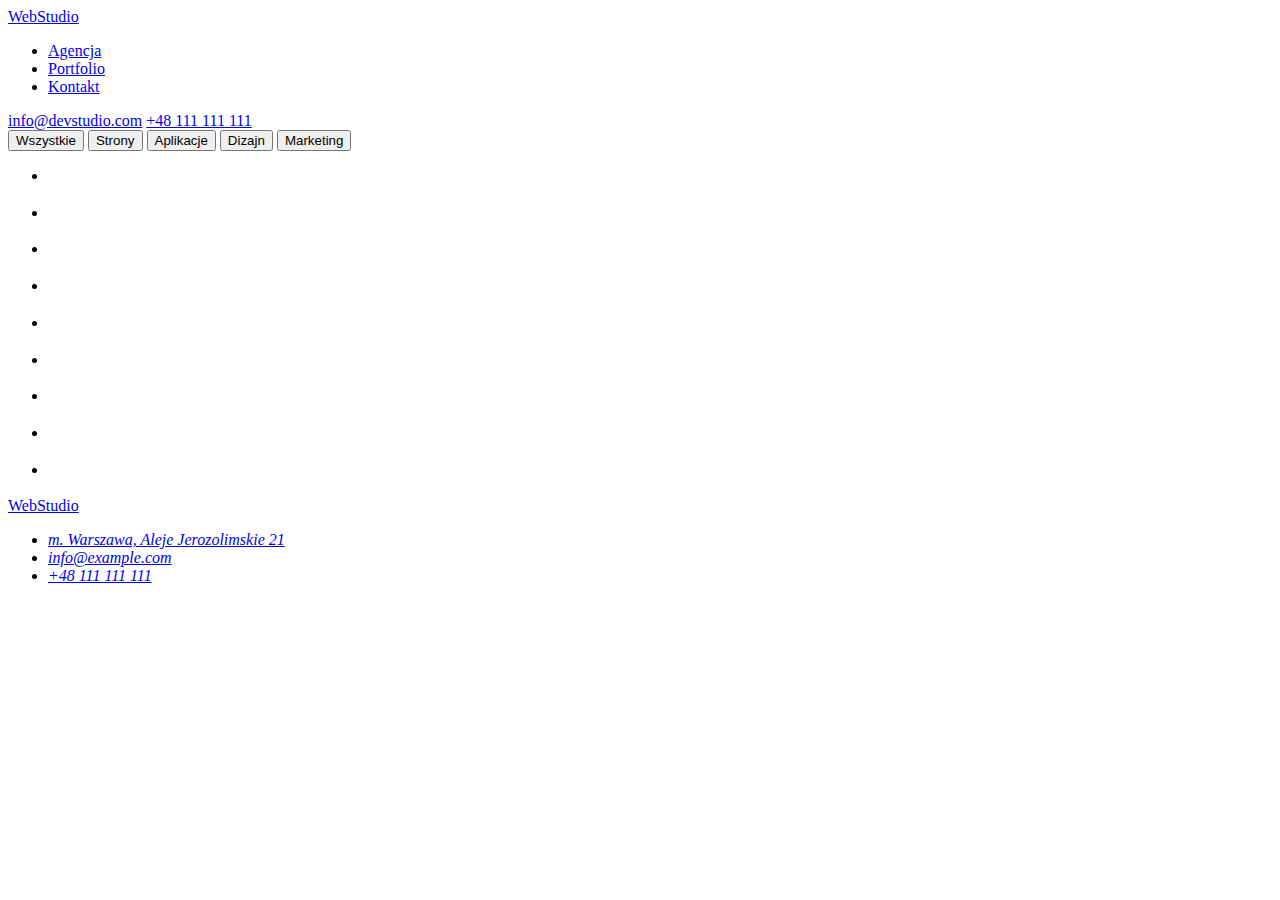
==== portfolio.html @ 603941bf "first draft hw2" ====
<!DOCTYPE html>
<html lang="pl">
<head>
    <meta charset="UTF-8">
    <meta http-equiv="X-UA-Compatible" content="IE=edge">
    <meta name="viewport" content="width=device-width, initial-scale=1.0">
    <title>Portfolio</title>
</head>
<body>
    <header>
     <a href="#">
            <span>Web</span>Studio
     </a>
        <nav>
            <ul>
                <li><a href="./index.html">Agencja</a></li>
                <li><a href="./portfolio.html">Portfolio</a></li>
                <li><a href="#">Kontakt</a></li>
            </ul>
        </nav>
        <a href="mailto:info@devstudio.com">info@devstudio.com</a> 
        <a href="tel:0048111111111">+48 111 111 111</a>
    </header>
    <body>
        <nav>
            <button type="button">Wszystkie</button>
            <button type="button">Strony</button>
            <button type="button">Aplikacje</button>
            <button type="button">Dizajn</button>
            <button type="button">Marketing</button>
        </nav>
        <section>
            <ul>
                <li>
                    <img src="" alt="">
                    <h3>
                        <p>

                        </p>
                    </h3>
                </li>
                <li>
                    <img src="" alt="">
                    <h3></h3>
                    <p></p>
                </li>
                <li>
                    <img src="" alt="">
                    <h3></h3>
                    <p></p>
                </li>
                <li>
                    <img src="" alt="">
                    <h3></h3>
                    <p></p>
                </li>
                <li>
                    <img src="" alt="">
                    <h3></h3>
                    <p></p>
                </li>
                <li>
                    <img src="" alt="">
                    <h3></h3>
                    <p></p>
                </li>
                <li>
                    <img src="" alt="">
                    <h3></h3>
                    <p></p>
                </li>
                <li>
                    <img src="" alt="">
                    <h3></h3>
                    <p></p>
                </li>
                <li>
                    <img src="" alt="">
                    <h3></h3>
                    <p></p>
                </li>

            </ul>
        </section>
    </body>
    <footer>
      <a href="#">
            <span>Web</span>Studio
     </a>
        <address>
            <ul>
                <li><a href="https://goo.gl/maps/AWv5r6P5fiDtamwy7" target="_blank">m. Warszawa, Aleje Jerozolimskie 21</a></li>
                <li><a href="mailto:info@example.com">info@example.com</a></li>
                <li><a href="+48111111111">+48 111 111 111</a></li>
            </ul>
        </address>
    </footer>    
</body>
</html>
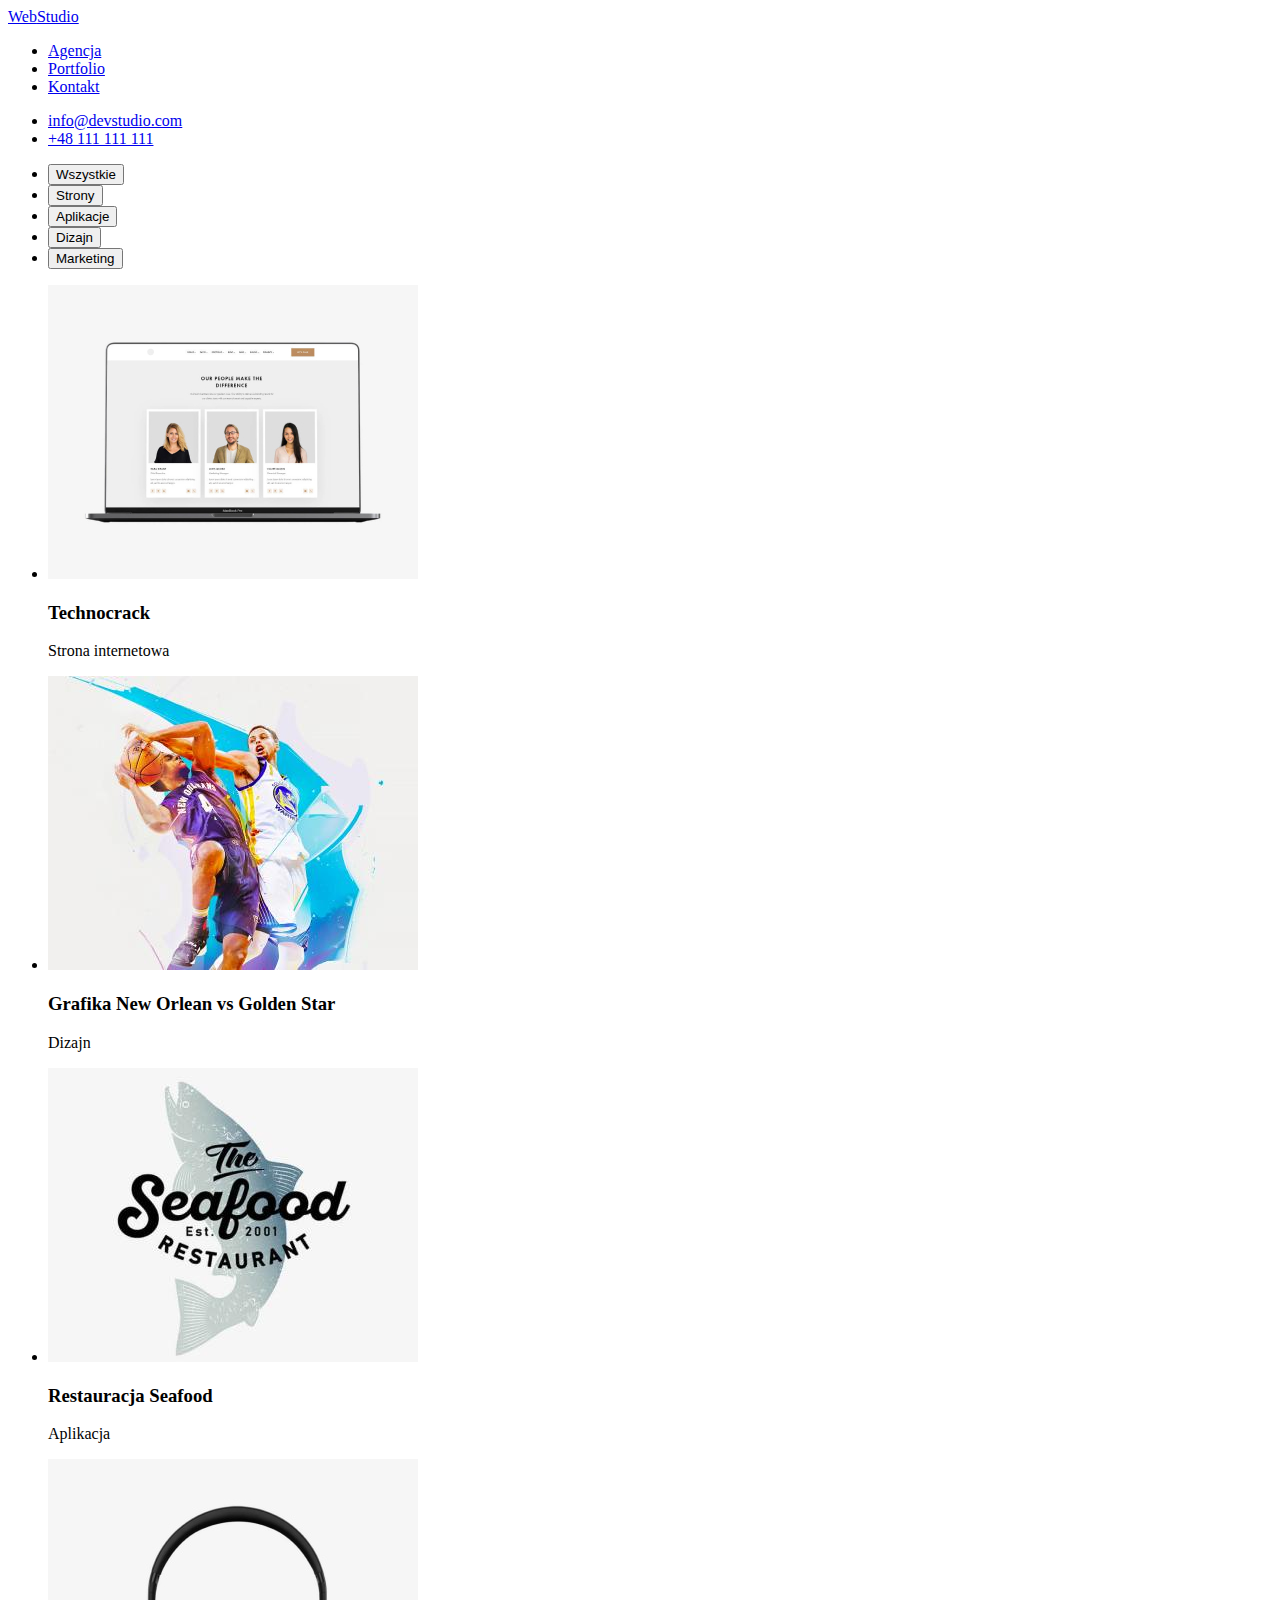
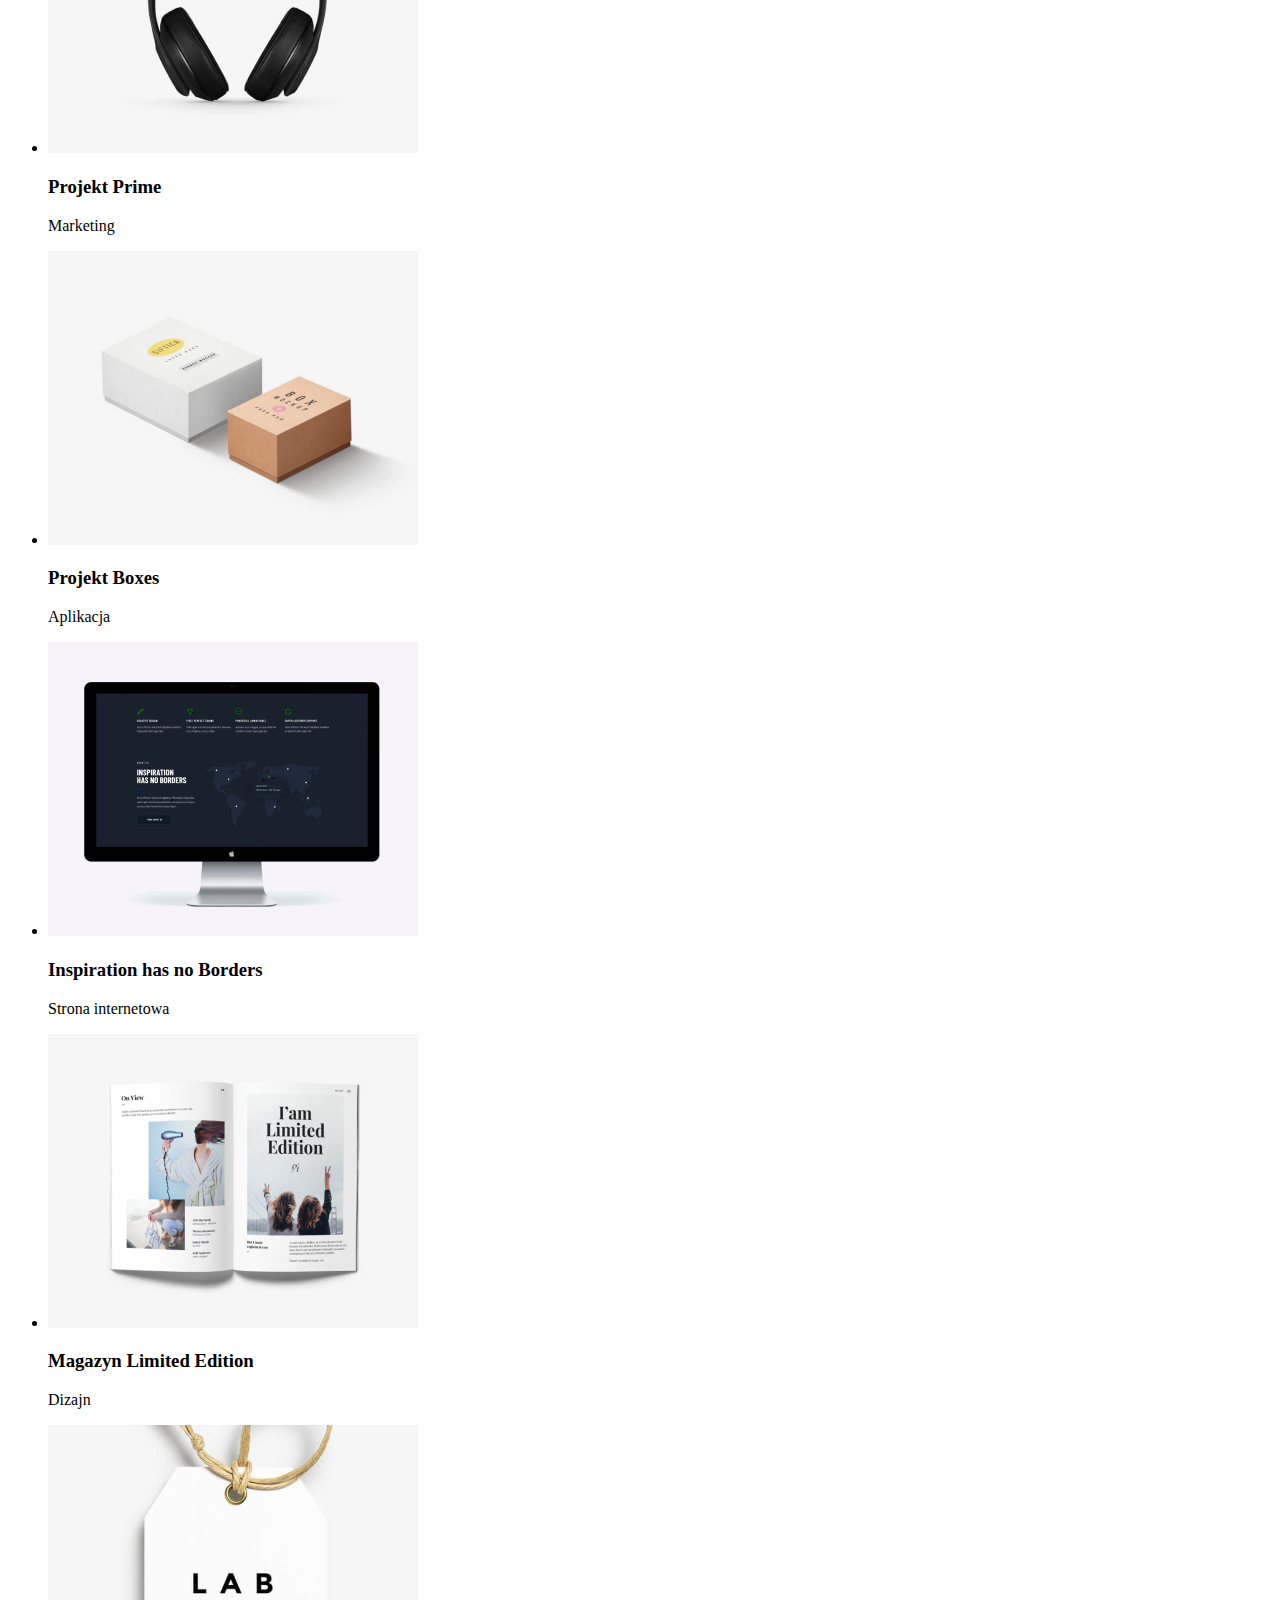
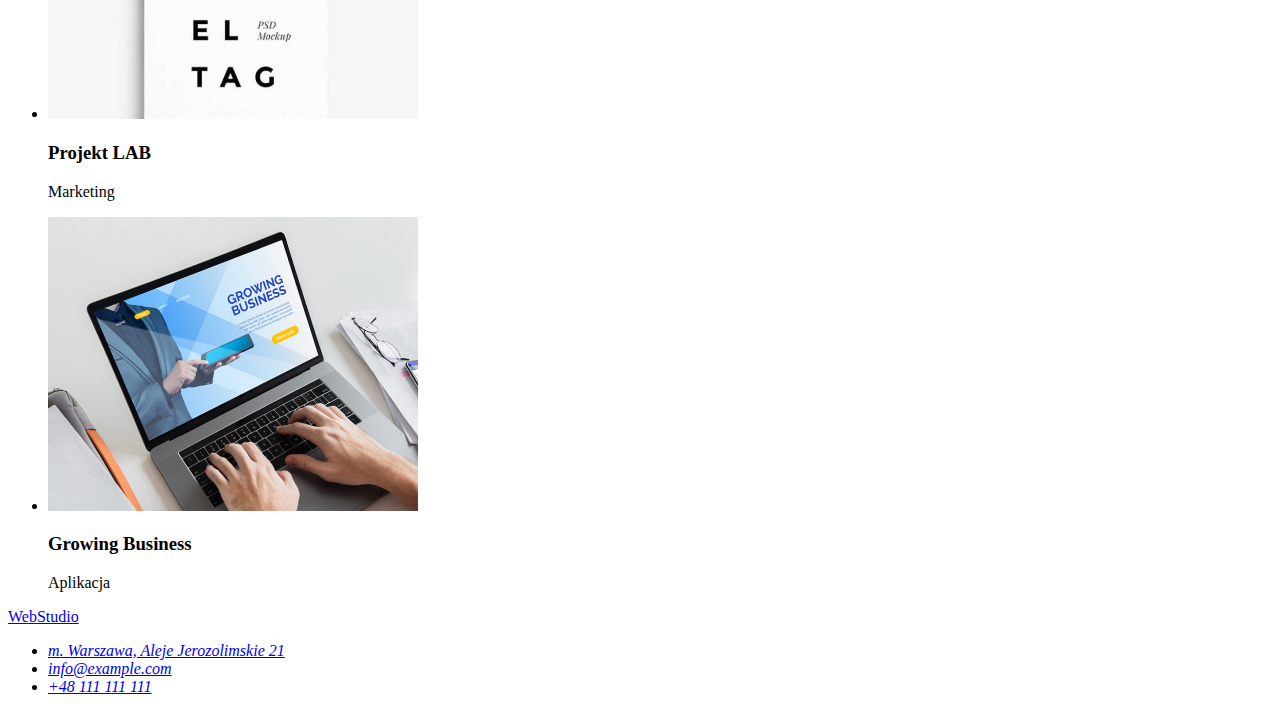
==== commit 00cc5daf: "adding css classes" ====
--- a/portfolio.html
+++ b/portfolio.html
@@ -1,99 +1,158 @@
 <!DOCTYPE html>
 <html lang="pl">
+
 <head>
     <meta charset="UTF-8">
     <meta http-equiv="X-UA-Compatible" content="IE=edge">
     <meta name="viewport" content="width=device-width, initial-scale=1.0">
-    <title>Portfolio</title>
+    <title>WebStudioPortfolio</title>
+    <link rel="preconnect" href="https://fonts.googleapis.com" />
+    <link rel="preconnect" href="https://fonts.gstatic.com" crossorigin />
+    <link rel="stylesheet"
+        href="https://fonts.googleapis.com/css2?family=Raleway:wght@700&family=Roboto:wght@400;500;700;900&display=swap" />
+    <link rel="stylesheet" href="css/styles.css" />
 </head>
+
 <body>
-    <header>
-     <a href="#">
-            <span>Web</span>Studio
-     </a>
-        <nav>
-            <ul>
-                <li><a href="./index.html">Agencja</a></li>
-                <li><a href="./portfolio.html">Portfolio</a></li>
-                <li><a href="#">Kontakt</a></li>
+    <header class="header">
+        <a class="logo" href="./index.html">
+            <span class="logo--prim">Web</span><span class="logo--sec">Studio</span>
+        </a>
+        <nav class="nav">
+            <ul class="nav__list">
+                <li class="nav__item"><a class="nav__link" link--hover href="./index.html">Agencja</a></li>
+                <li class="nav__item"><a class="nav__link" link--hover href="./portfolio.html">Portfolio</a></li>
+                <li class="nav__item"><a class="nav__link" link--hover href="#">Kontakt</a></li>
             </ul>
         </nav>
-        <a href="mailto:info@devstudio.com">info@devstudio.com</a> 
-        <a href="tel:0048111111111">+48 111 111 111</a>
+        <ul class="contact__list">
+            <li class="contact__item"> <a class="contact__link contact--email link--hover"
+                    href="mailto:info@devstudio.com">info@devstudio.com</a> </li>
+            <li class="contact__item"> <a class="contact__link contact--email link--hover" href="tel:0048111111111">+48 111 111 111</a> </li>
+        </ul>
     </header>
+
     <body>
-        <nav>
-            <button type="button">Wszystkie</button>
-            <button type="button">Strony</button>
-            <button type="button">Aplikacje</button>
-            <button type="button">Dizajn</button>
-            <button type="button">Marketing</button>
-        </nav>
-        <section>
-            <ul>
-                <li>
-                    <img src="" alt="">
-                    <h3>
-                        <p>
+        <!-- <div class="menu">
+        <ul class="menu__list">
+            <li class="menu__item">
+                <button class="menu__button button__text--secondary button--all hover" type="button">
+                    Wszystkie
+                </button>
+            </li>
+            <li class="menu__item">
+                <button class="menu__button button__text--secondary button--pages hover" type="button">
+                    Strony
+                </button>
+            </li>
+            <li class="menu__item">
+                <button class="menu__button button__text--secondary button--apps hover" type="button">
+                    Aplikacje
+                </button>
+            </li>
+            <li class="menu__item">
+                <button class="menu__button button__text--secondary button--design hover" type="button">
+                    Dizajn
+                </button>
+            </li>
+            <li class="menu__item">
+                <button class="menu__button button__text--secondary button--marketing hover" type="button"> -->
+        <!-- Marketing
+                </button>
+            </li>
+        </ul> -->
+        <!-- </div> -->
 
-                        </p>
-                    </h3>
+        <div class="filters">
+            <ul class="filters__list">
+                <li class="filters__item "><button class="filters__button button__text--secondary hover button--all"
+                        type="button">Wszystkie</button></li>
+                <li class="filters__item "><button class="filters__button button__text--secondary hover button--pages"
+                        type="button">Strony</button></li>
+                <li class="filters__item "><button class="filters__button button__text--secondary hover button--apps"
+                        type="button">Aplikacje</button></li>
+                <li class="filters__item "><button class="filters__button button__text--secondary hover button--design"
+                        type="button">Dizajn</button></li>
+                <li class="filters__item "><button
+                        class="filters__button button__text--secondary hover button--marketing"
+                        type="button">Marketing</button></li>
+            </ul>
+        </div>
+        <section class="cards">
+            <ul class="cards__list">
+                <li class="card__item">
+                    <img class="card__img" src="./images/pf_technocrack.jpg"
+                        alt="three smiling faces on laptop web page" width="370" height="294">
+                    <h3 class="card__title">Technocrack</h3>
+                    <p class="card__caption">Strona internetowa</p>
                 </li>
-                <li>
-                    <img src="" alt="">
-                    <h3></h3>
-                    <p></p>
+                <li class="card__item">
+                    <img class="card__img" src="./images/pf_new_orlean.jpg" alt="two men playing basketball" width="370"
+                        height="294">
+                    <h3 class="card__title">Grafika New Orlean vs Golden Star</h3>
+                    <p class="card__caption">Dizajn</p>
                 </li>
-                <li>
-                    <img src="" alt="">
-                    <h3></h3>
-                    <p></p>
+                <li class="card__item">
+                    <img class="card__img" src="./images/pf_seafood.jpg" alt="seafood restaurant logo" width="370"
+                        height="294">
+                    <h3 class="card__title">Restauracja Seafood</h3>
+                    <p class="card__caption">Aplikacja</p>
                 </li>
-                <li>
-                    <img src="" alt="">
-                    <h3></h3>
-                    <p></p>
+                <li class="card__item">
+                    <img class="card__img" src="./images/pf_prime.jpg" alt="headphones" width="370" height="294">
+                    <h3 class="card__title">Projekt Prime</h3>
+                    <p class="card__caption">Marketing</p>
                 </li>
-                <li>
-                    <img src="" alt="">
-                    <h3></h3>
-                    <p></p>
+                <li class="card__item">
+                    <img class="card__img" src="./images/pf_boxes.jpg" alt="two boxes" width="370" height="294">
+                    <h3 class="card__title">Projekt Boxes</h3>
+                    <p class="card__caption">Aplikacja</p>
                 </li>
-                <li>
-                    <img src="" alt="">
-                    <h3></h3>
-                    <p></p>
+                <li class="card__item">
+                    <img class="card__img" src="./images/pf_inspiration.jpg"
+                        alt="apple monitor with maps displayed at it" width="370" height="294">
+                    <h3 class="card__title">Inspiration has no Borders</h3>
+                    <p class="card__caption">Strona internetowa</p>
                 </li>
-                <li>
-                    <img src="" alt="">
-                    <h3></h3>
-                    <p></p>
+                <li class="card__item">
+                    <img class="card__img" src="./images/pf_magazyn.jpg" alt="journal page with limited edition banner"
+                        width="370" height="294">
+                    <h3 class="card__title">Magazyn Limited Edition</h3>
+                    <p class="card__caption">Dizajn</p>
                 </li>
-                <li>
-                    <img src="" alt="">
-                    <h3></h3>
-                    <p></p>
+                <li class="card__item">
+                    <img class="card__img" src="./images/pf_lab.jpg" alt="label tag" width="370" height="294">
+                    <h3 class="card__title">Projekt LAB</h3>
+                    <p class="card__caption">Marketing</p>
                 </li>
-                <li>
-                    <img src="" alt="">
-                    <h3></h3>
-                    <p></p>
+                <li class="card__item">
+                    <img class="card__img" src="./images/pf_growing.jpg"
+                        alt="laptop screen with 'growing business' header" width="370" height="294">
+                    <h3 class="card__title">Growing Business</h3>
+                    <p class="card__caption">Aplikacja</p>
                 </li>
-
             </ul>
         </section>
     </body>
-    <footer>
-      <a href="#">
-            <span>Web</span>Studio
-     </a>
-        <address>
-            <ul>
-                <li><a href="https://goo.gl/maps/AWv5r6P5fiDtamwy7" target="_blank">m. Warszawa, Aleje Jerozolimskie 21</a></li>
-                <li><a href="mailto:info@example.com">info@example.com</a></li>
-                <li><a href="+48111111111">+48 111 111 111</a></li>
+    <footer class="footer">
+        <a class="logo" href="./index.html">
+            <span class="logo--primary">Web</span><span class="logo--secondary">Studio</span>
+        </a>
+        <address class="address">
+            <ul class="adress__list">
+                <li class="address__item">
+                    <a class="address__street link--hover" href="https://goo.gl/maps/AWv5r6P5fiDtamwy7"
+                        target="_blank">m. Warszawa, Aleje Jerozolimskie 21</a>
+                </li>
+                <li class="address__item">
+                    <a class="address__link link--hover" href="mailto:info@example.com">info@example.com</a>
+                </li>
+                <li class="address__item">
+                    <a class="address__link link--hover" href="+48111111111">+48 111 111 111</a>
+                </li>
             </ul>
         </address>
-    </footer>    
+    </footer>
 </body>
+
 </html>--- a/css/styles.css
+++ b/css/styles.css
@@ -0,0 +1,46 @@
+*
+ {
+  box-sizing: border-box;
+}
+
+/* setting up variables */
+:root {
+  /* FONTS */
+  --ff: Roboto, sans-serif;
+  --ff-logo: Raleway, sans-serif;
+  --fs: 16px;
+
+  /* FONT COLORS */
+  --font-color-prim: #212121; /* 4: nav in header; h2 i h3, filters' buttons */
+  --font-color-sec: #757575; /* 4: contact mail&phone; p; */
+  --font-color-hover: #2196f3; /* 4: hover and logo "web" part*/
+  --font-color-white: #fff; /* 4: h1, button in h1, street, logo part header, portfolio-button:hover */
+  --font-color-black: #000; /* 4: logo-part footer,  */
+  --font-color-contact-footer: rgba(255, 255, 255, 0.6); /* 4: footer mail & phone */
+ 
+  /* BACKGROUND */
+  --bgcolor: #fff; /* main */
+  --bgcolor-dark: #2f303a; /* 4: banner & footer */
+  --bgcolor-fade: #f5f4fa; /* 4 "our team" section */
+  
+  /* BUTTONS BACKGROUND */
+  --bgcolor-button-prim: #2196f3;
+  --bgcolor-button-prim-hover: #1076c9; 
+  --bgcolor-button-sec: #f5f4fa;
+  --bgcolor-button-sec-hover: #2196f3;
+
+  /* BORDERS */
+  --border-header: 1px solid #ececec;
+  --border-porfolio-items: 1px solid #eeeeee;
+  --border-header: 1px solid #ececec;
+
+  /* || SHADOWS */
+  --shadow-team: 0px 2px 1px 0px rgba(0, 0, 0, 0.2),
+    0px 1px 1px 0px rgba(0, 0, 0, 0.14), 0px 1px 3px 0px rgba(0, 0, 0, 0.12);
+
+  /* | SHADOW BUTTONS */
+  --shadow-button-primary: 0px 4px 4px 0px #00000026;
+
+  --shadow-button-menu-hover: 0px 2px 2px 0px #0000001f,
+    0px 1px 2px 0px #00000014, 0px 3px 1px 0px #0000001a;
+}
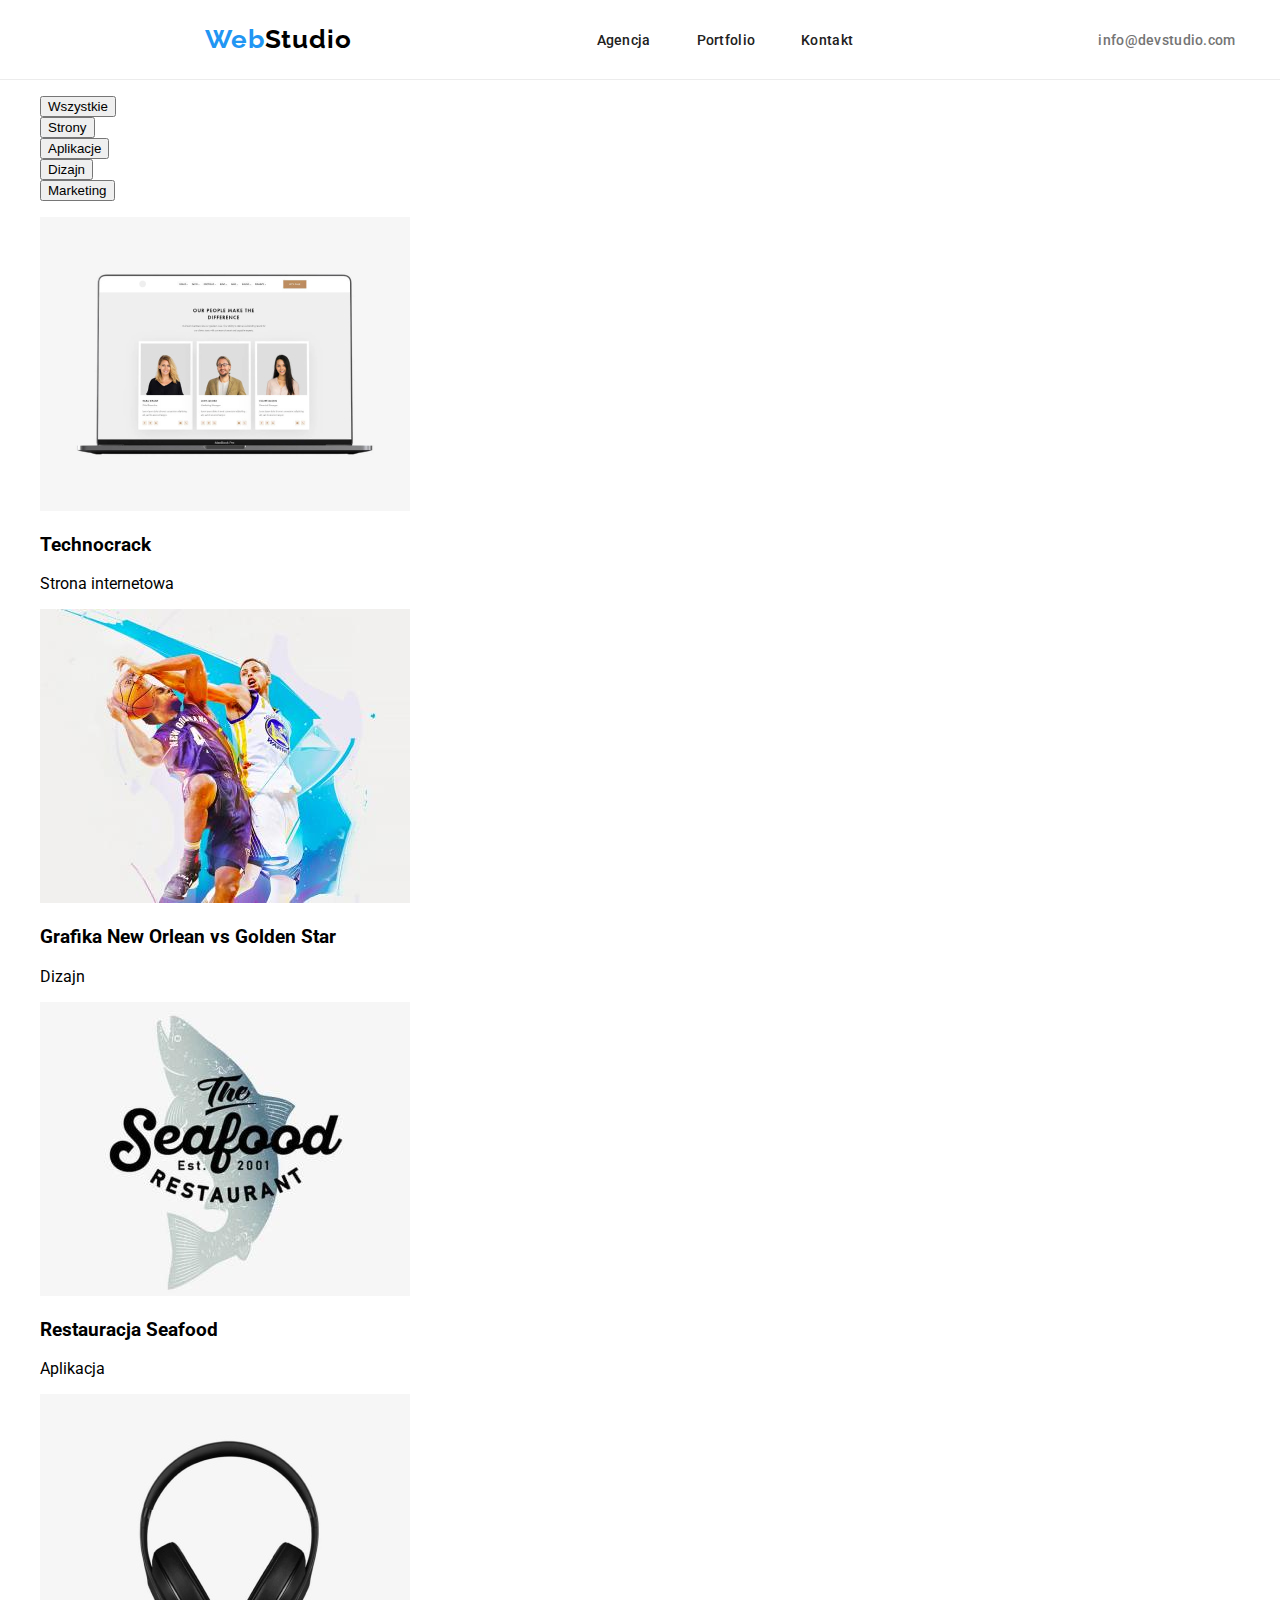
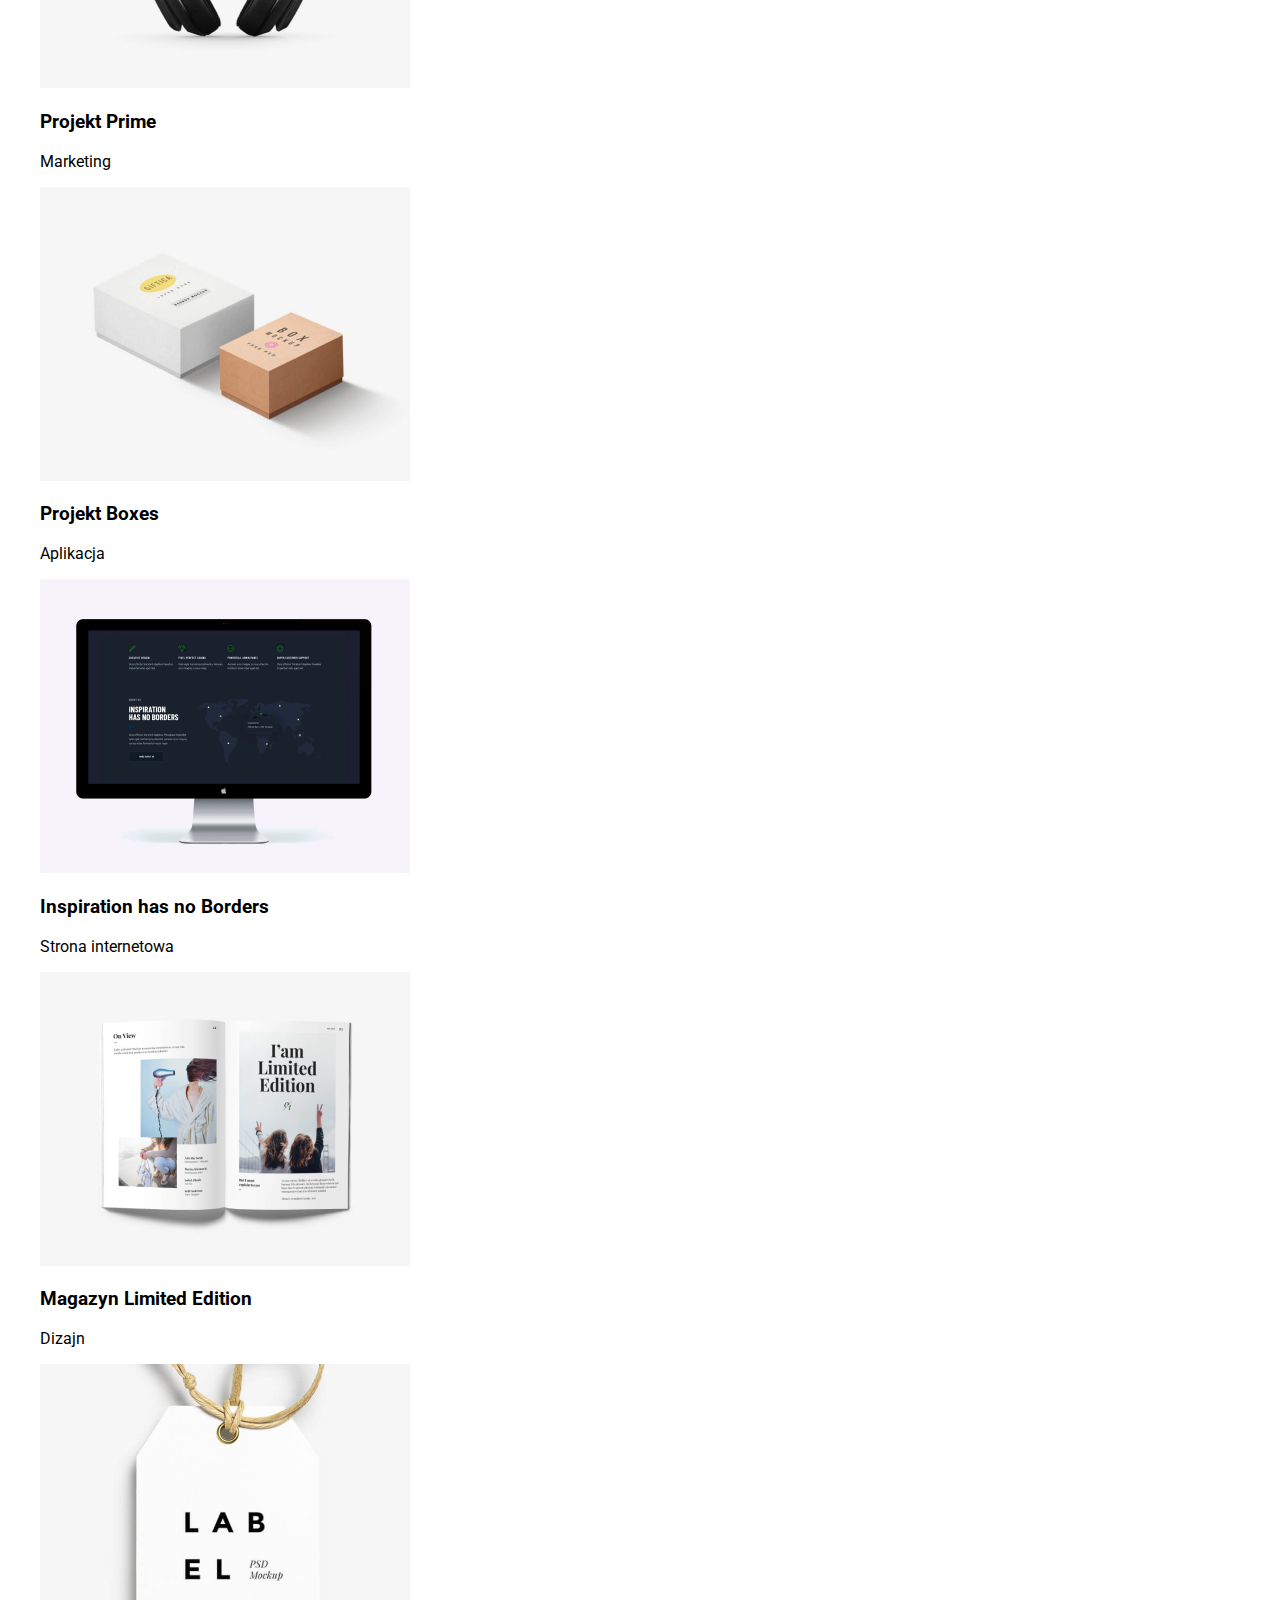
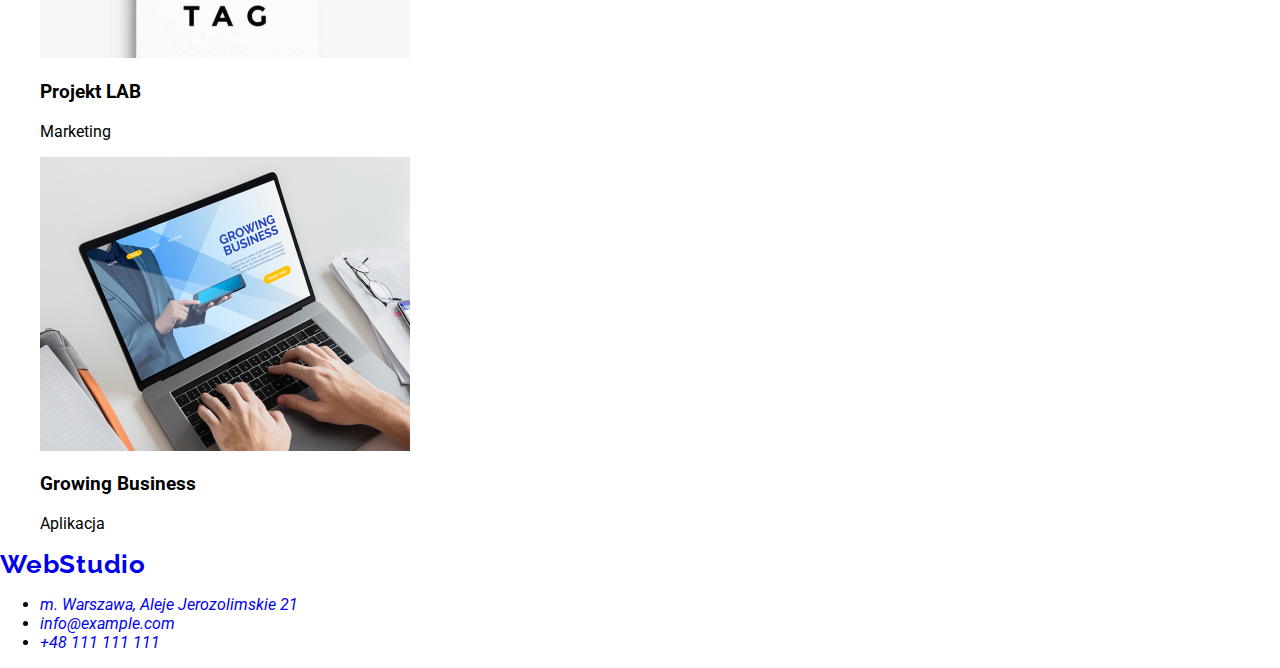
==== commit 7a054434: "almost there (footer & portfolio 2be done)" ====
--- a/portfolio.html
+++ b/portfolio.html
@@ -14,56 +14,28 @@
 </head>
 
 <body>
-    <header class="header">
-        <a class="logo" href="./index.html">
-            <span class="logo--prim">Web</span><span class="logo--sec">Studio</span>
-        </a>
-        <nav class="nav">
-            <ul class="nav__list">
-                <li class="nav__item"><a class="nav__link" link--hover href="./index.html">Agencja</a></li>
-                <li class="nav__item"><a class="nav__link" link--hover href="./portfolio.html">Portfolio</a></li>
-                <li class="nav__item"><a class="nav__link" link--hover href="#">Kontakt</a></li>
+        <header class="header">
+            <a class="logo" href="./index.html">
+                <span class="logo__prim">Web</span><span class="logo__sec">Studio</span>
+            </a>
+            <nav class="nav">
+                <ul class="nav__list">
+                    <li class="nav__item"><a class="nav__link link__header" href="./index.html">Agencja</a></li>
+                    <li class="nav__item"><a class="nav__link link__header" href="./portfolio.html">Portfolio</a></li>
+                    <li class="nav__item"><a class="nav__link link__header" href="#">Kontakt</a></li>
+                </ul>
+            </nav>
+            <ul class="contact__list">
+                <li class="contact__item"> <a class="contact__link contact--email link__header"
+                        href="mailto:info@devstudio.com">info@devstudio.com</a> </li>
+                <li class="contact__item"> <a class="contact__link contact--phone link__header" href="tel:0048111111111">+48 111
+                        111 111</a> </li>
             </ul>
-        </nav>
-        <ul class="contact__list">
-            <li class="contact__item"> <a class="contact__link contact--email link--hover"
-                    href="mailto:info@devstudio.com">info@devstudio.com</a> </li>
-            <li class="contact__item"> <a class="contact__link contact--email link--hover" href="tel:0048111111111">+48 111 111 111</a> </li>
-        </ul>
-    </header>
-
+        </header>
+        
+       
     <body>
-        <!-- <div class="menu">
-        <ul class="menu__list">
-            <li class="menu__item">
-                <button class="menu__button button__text--secondary button--all hover" type="button">
-                    Wszystkie
-                </button>
-            </li>
-            <li class="menu__item">
-                <button class="menu__button button__text--secondary button--pages hover" type="button">
-                    Strony
-                </button>
-            </li>
-            <li class="menu__item">
-                <button class="menu__button button__text--secondary button--apps hover" type="button">
-                    Aplikacje
-                </button>
-            </li>
-            <li class="menu__item">
-                <button class="menu__button button__text--secondary button--design hover" type="button">
-                    Dizajn
-                </button>
-            </li>
-            <li class="menu__item">
-                <button class="menu__button button__text--secondary button--marketing hover" type="button"> -->
-        <!-- Marketing
-                </button>
-            </li>
-        </ul> -->
-        <!-- </div> -->
-
-        <div class="filters">
+         <div class="filters">
             <ul class="filters__list">
                 <li class="filters__item "><button class="filters__button button__text--secondary hover button--all"
                         type="button">Wszystkie</button></li>
--- a/css/styles.css
+++ b/css/styles.css
@@ -3,7 +3,7 @@
   box-sizing: border-box;
 }
 
-/* setting up variables */
+/* setting up variables - fonts & colors' panels */
 :root {
   /* FONTS */
   --ff: Roboto, sans-serif;
@@ -24,23 +24,219 @@
   --bgcolor-fade: #f5f4fa; /* 4 "our team" section */
   
   /* BUTTONS BACKGROUND */
-  --bgcolor-button-prim: #2196f3;
-  --bgcolor-button-prim-hover: #1076c9; 
-  --bgcolor-button-sec: #f5f4fa;
-  --bgcolor-button-sec-hover: #2196f3;
+  --bgcolor-button-banner: #2196f3;
+  --bgcolor-button-banner-hover: #1076c9; 
+  --bgcolor-button-filter: #f5f4fa;
+  --bgcolor-button-filter-hover: #2196f3;
 
   /* BORDERS */
   --border-header: 1px solid #ececec;
   --border-porfolio-items: 1px solid #eeeeee;
-  --border-header: 1px solid #ececec;
-
-  /* || SHADOWS */
+  
+  /* SHADOWS */
   --shadow-team: 0px 2px 1px 0px rgba(0, 0, 0, 0.2),
     0px 1px 1px 0px rgba(0, 0, 0, 0.14), 0px 1px 3px 0px rgba(0, 0, 0, 0.12);
 
-  /* | SHADOW BUTTONS */
-  --shadow-button-primary: 0px 4px 4px 0px #00000026;
-
+  /* SHADOW BUTTONS */
+  --shadow-button: 0px 4px 4px 0px #00000026;
   --shadow-button-menu-hover: 0px 2px 2px 0px #0000001f,
     0px 1px 2px 0px #00000014, 0px 3px 1px 0px #0000001a;
 }
+  /* PSEUDOCLASSES */
+.hover:hover, .hover:focus-visible {
+  background-color: var(--bgcolor-button-filter-hover);
+  color: var(--font-color-white);
+  box-shadow: var(--shadow-button-menu-hover);
+}
+.banner__button:hover, .banner__button:focus-visible {
+  background-color: var(--bgcolor-button-banner-hover);
+}
+.link--hover:hover, .link--hover:focus-visible {
+  color: var(--font-color-contact-footer);
+}
+.link__header:hover, .link__header:focus-visible {
+  color: var(--font-color-hover)
+}
+
+/* general body settings */
+body {
+  margin: 0 auto;
+  width: 1600px;
+  font-family: var(--ff);
+  font-size: var(--fs);
+  background-color: var(--bgcolor);
+}
+/* C1 rule broken */
+/* ul {
+  margin: 0;
+  padding: 0;
+  list-style: none;
+  list-style-type: none;
+}
+a {
+  text-decoration: none;
+}  */
+
+.contact__list, .nav__list, .filters__list, .cards__list, .advantg__list, .scope__list, .team__list {
+  list-style: none;
+  list-style-type: none;
+}
+ .address__link, .address__street, .nav__link, .contact__link {
+  text-decoration: none;
+ }
+
+/* HEADER */
+.header {
+  display: flex;
+  align-items: center;
+  justify-content: space-evenly;
+  height: 80px;
+  border-bottom: var(--border-header);
+}
+/* LOGO */
+.logo {
+  font-family: var(--ff-logo);
+  font-size: 26px;
+  font-weight: 700;
+  line-height: calc(30.52/26);
+  letter-spacing: 0.03em;
+  text-decoration: none;
+}
+.logo__prim {
+  color: var(--font-color-hover);
+}
+.logo__sec {
+  color: var(--font-color-black);
+}
+/* NAVIGATION */
+.nav__list, .contact__list {
+  display: flex;
+}
+.nav__list {
+  gap: 46px;
+}
+.contact__list {
+  gap: 50px;
+}
+.nav__link, .contact__link {
+  font-size: 14px;
+  font-weight: 500;
+  line-height: calc(16/14);
+  letter-spacing: 0.02em;
+  cursor: pointer;
+}
+.nav__link {
+  color: var(--font-color-prim);
+}
+.contact__link {
+  color: var(--font-color-sec);
+}
+/* MAIN */
+  /* BANNER */
+.banner {
+  display: flex;
+  flex-flow: column;
+  align-items: center;
+  justify-content: center;
+  margin-bottom: 94px;
+  height: 600px;
+  color: var(--font-color-sec);
+  text-align: center;
+  background-color: var(--bgcolor-dark);
+}
+    /* TITLE */
+.banner__title {
+  font-size: 2.75rem;
+  font-weight: 900;
+  line-height: 1.364; /*calc(60/44) */
+  letter-spacing: 0.06em;
+  color:var(--font-color-white)
+}
+    /* BUTTON */
+.banner__button {
+  padding: 10px 41.5px;
+  width: 200px;
+  height: 50px;
+  border: none;
+  border-radius: 4px;
+  color:#fff;
+  background-color: var(--bgcolor-button-banner);
+  box-shadow: var(--shadow-button);
+}
+ /* "NASZE ATUTY" SECTION */
+ /* układ flex do tuningu w HW3 */
+ .advantg__list {
+   display: flex;
+  align-items: center;
+  justify-content: center;
+ }
+.advantg__item {
+  display: flex;
+  flex-flow: column;
+  align-items: flex-start;
+}
+.advantgs__title {
+  margin-bottom: 10px;
+  font-size: 0.875rem;
+  font-weight: 700;
+  line-height: 1;
+  letter-spacing: 0.03em;
+}
+.advantg__text {
+  color: var(--font-color-sec);
+  font-size: 0.875rem;
+  line-height: 1.5;
+  letter-spacing: 0.03em;
+} 
+
+/* "czym się zajmujemy" section */
+.scope__title {
+ text-align: center; 
+} 
+.scope__list {
+  display: flex;
+  align-items: center;
+  justify-content: center;
+  gap: 30px;
+  margin-bottom: 94px;
+}
+
+/* "nasz zespół" section */
+.team__title {
+  text-align: center;
+}
+.team {
+  display: flex;
+  flex-flow: column;
+  align-items: center;
+  justify-content: center;
+  height: 648px;
+  background-color: var(--bgcolor-fade);
+}
+.team__list {
+  display: flex;
+  flex-flow: row;
+  gap: 20px;
+}
+.team__item {
+  display: flex;
+  flex-flow: column;
+  background-color: var(--bgcolor);
+  box-shadow: var(--shadow-team);
+}
+.team__img {
+  margin-bottom: 30px;
+}
+.team__name {
+  margin-bottom: 10px;
+  font-weight: 500;
+  line-height: 1.188;
+  letter-spacing: 0.03em;
+  text-align: center;
+}
+.team__profession {
+  color: var(--font-color-sec);
+  line-height: 1.188;
+  letter-spacing: 0.03em;
+  text-align: center;
+}
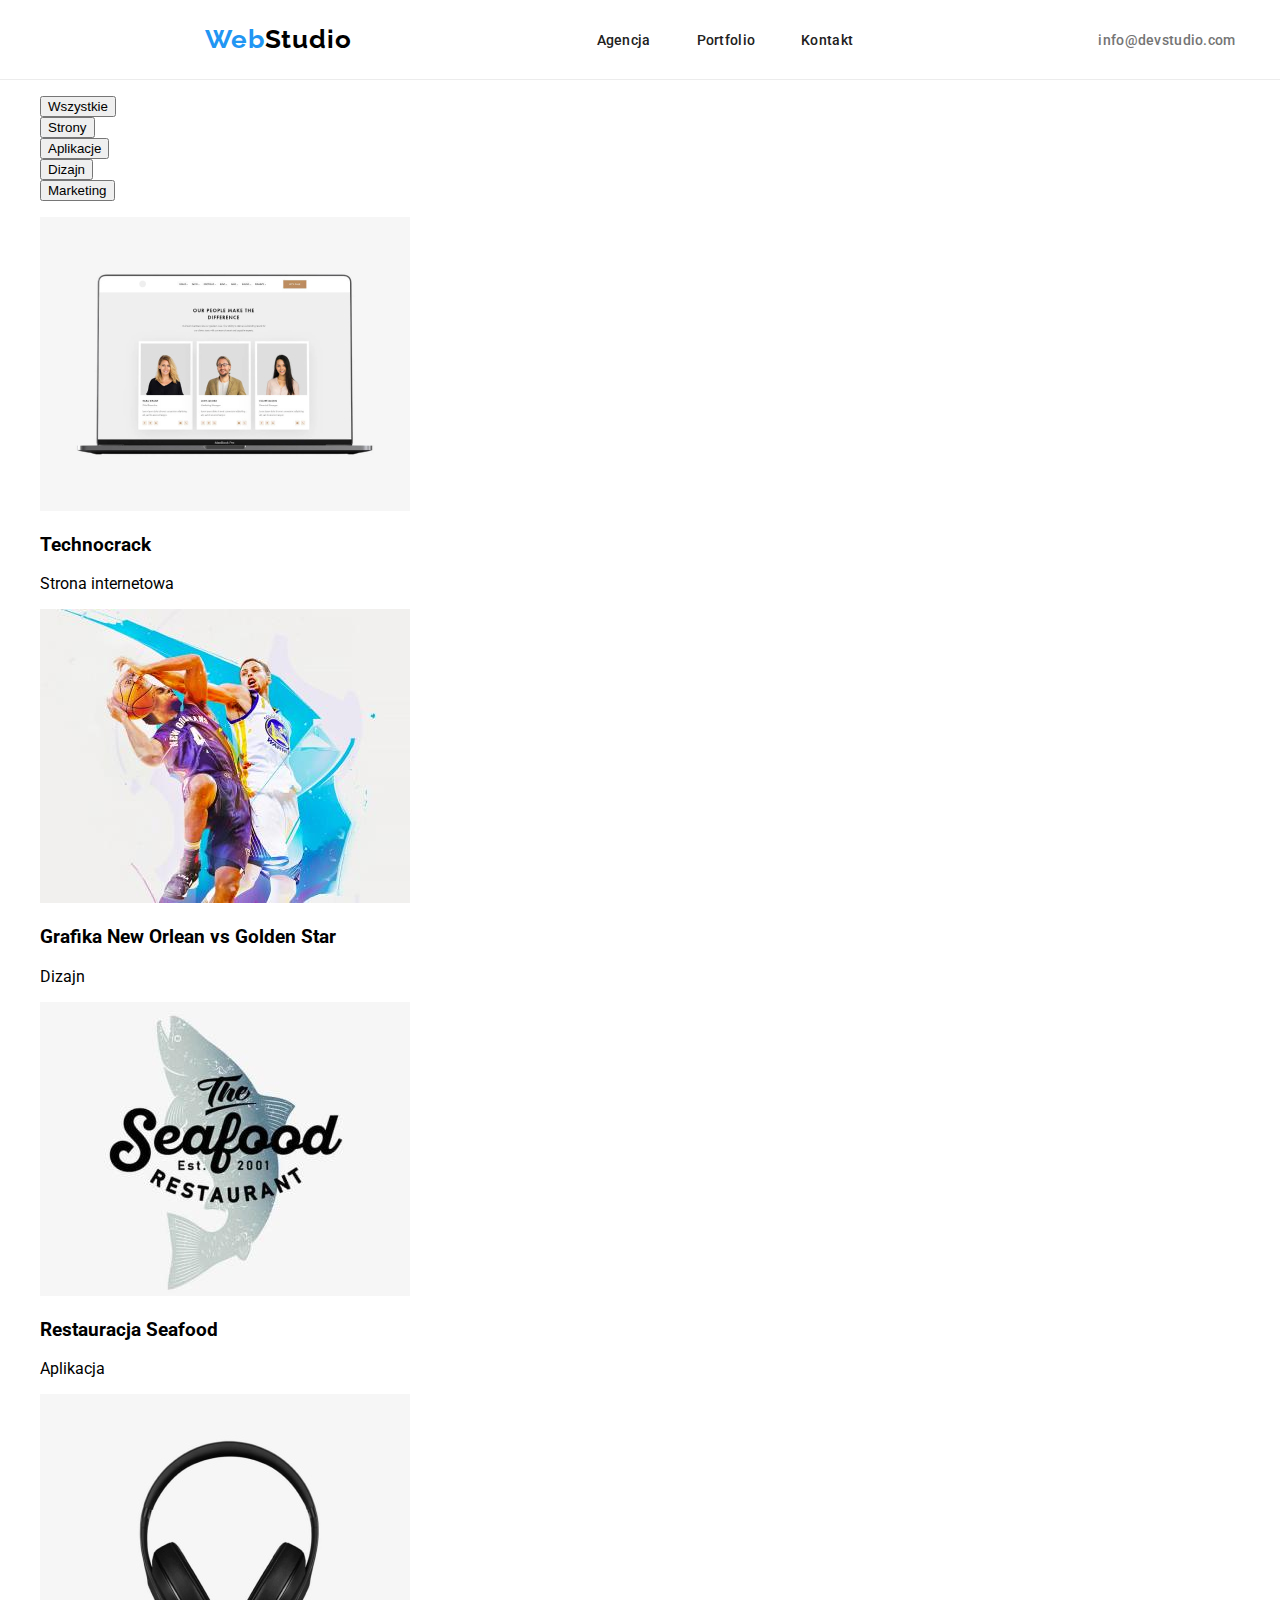
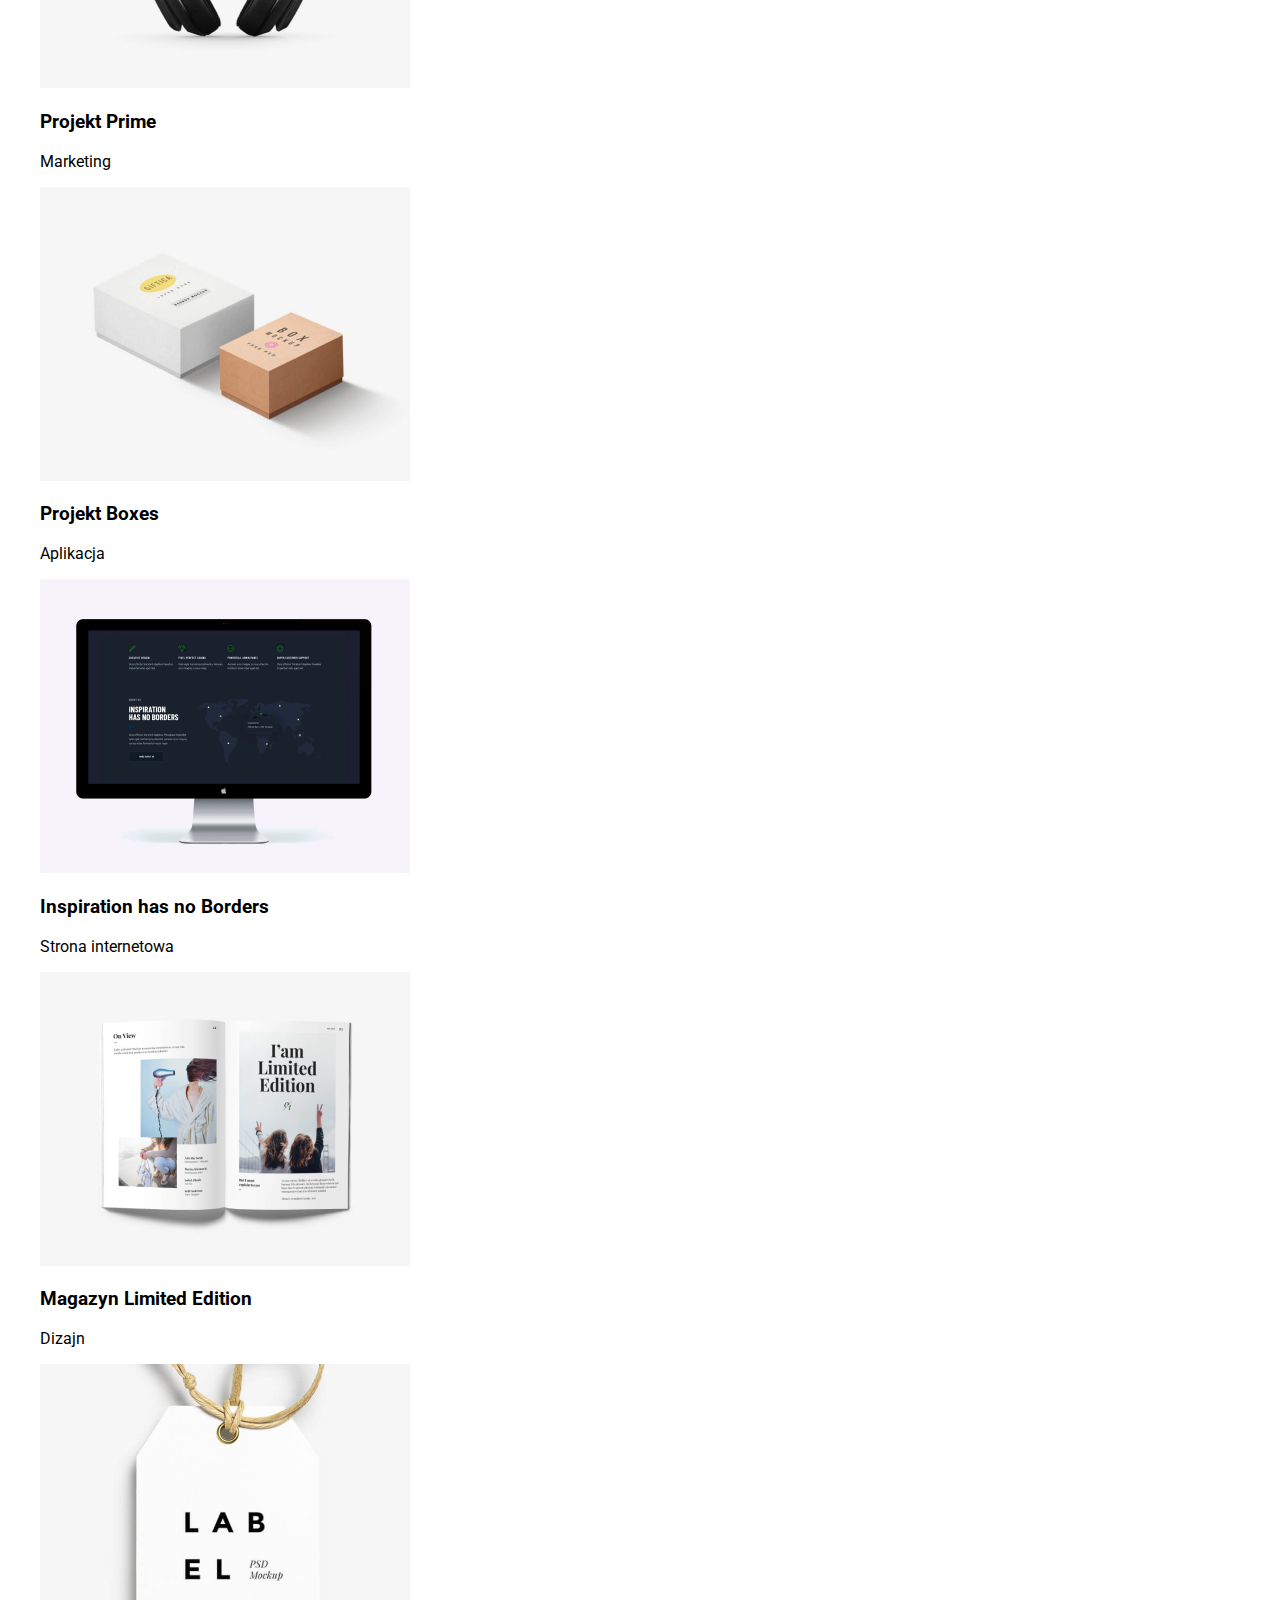
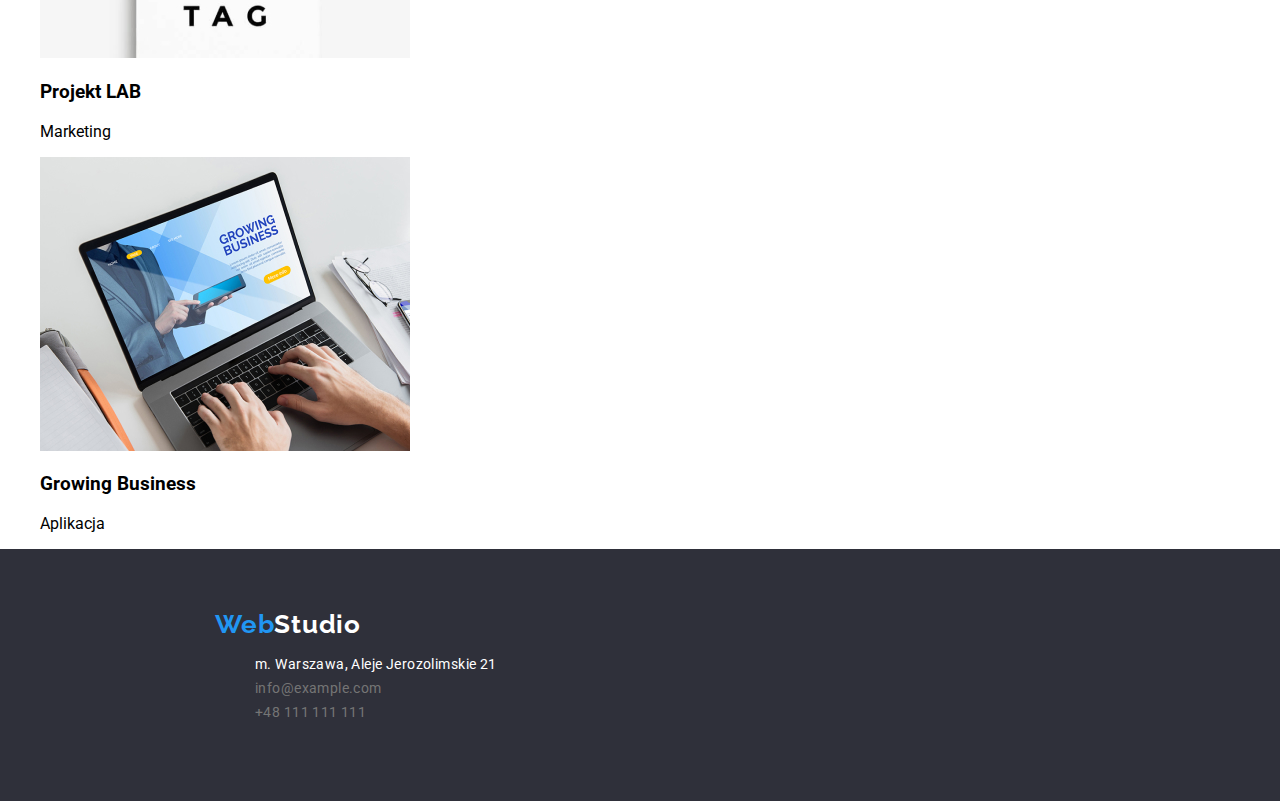
==== commit 5fd01562: "almost there" ====
--- a/portfolio.html
+++ b/portfolio.html
@@ -108,13 +108,13 @@
     </body>
     <footer class="footer">
         <a class="logo" href="./index.html">
-            <span class="logo--primary">Web</span><span class="logo--secondary">Studio</span>
+            <span class="logo__prim">Web</span><span class="logo__sec-footer">Studio</span>
         </a>
         <address class="address">
-            <ul class="adress__list">
+            <ul class="address__list">
                 <li class="address__item">
-                    <a class="address__street link--hover" href="https://goo.gl/maps/AWv5r6P5fiDtamwy7"
-                        target="_blank">m. Warszawa, Aleje Jerozolimskie 21</a>
+                    <a class="address__street link--hover" href="https://goo.gl/maps/AWv5r6P5fiDtamwy7" target="_blank">m.
+                        Warszawa, Aleje Jerozolimskie 21</a>
                 </li>
                 <li class="address__item">
                     <a class="address__link link--hover" href="mailto:info@example.com">info@example.com</a>
--- a/css/styles.css
+++ b/css/styles.css
@@ -14,8 +14,8 @@
   --font-color-prim: #212121; /* 4: nav in header; h2 i h3, filters' buttons */
   --font-color-sec: #757575; /* 4: contact mail&phone; p; */
   --font-color-hover: #2196f3; /* 4: hover and logo "web" part*/
-  --font-color-white: #fff; /* 4: h1, button in h1, street, logo part header, portfolio-button:hover */
-  --font-color-black: #000; /* 4: logo-part footer,  */
+  --font-color-white: #fff; /* 4: h1, button in h1, street, logo part footer, portfolio-button:hover */
+  --font-color-black: #000; /* 4: logo-part header,  */
   --font-color-contact-footer: rgba(255, 255, 255, 0.6); /* 4: footer mail & phone */
  
   /* BACKGROUND */
@@ -77,7 +77,7 @@
   text-decoration: none;
 }  */
 
-.contact__list, .nav__list, .filters__list, .cards__list, .advantg__list, .scope__list, .team__list {
+.contact__list, .nav__list, .filters__list, .cards__list, .advantg__list, .scope__list, .team__list, .address__list {
   list-style: none;
   list-style-type: none;
 }
@@ -165,24 +165,24 @@
 }
  /* "NASZE ATUTY" SECTION */
  /* układ flex do tuningu w HW3 */
- .advantg__list {
+ .assets__list {
    display: flex;
   align-items: center;
   justify-content: center;
  }
-.advantg__item {
+.assets__item {
   display: flex;
   flex-flow: column;
   align-items: flex-start;
 }
-.advantgs__title {
+.assets__title {
   margin-bottom: 10px;
   font-size: 0.875rem;
   font-weight: 700;
   line-height: 1;
   letter-spacing: 0.03em;
 }
-.advantg__text {
+.assets__text {
   color: var(--font-color-sec);
   font-size: 0.875rem;
   line-height: 1.5;
@@ -224,6 +224,7 @@
   background-color: var(--bgcolor);
   box-shadow: var(--shadow-team);
 }
+/* 2DO margins and padding - HW3 */ 
 .team__img {
   margin-bottom: 30px;
 }
@@ -239,4 +240,38 @@
   line-height: 1.188;
   letter-spacing: 0.03em;
   text-align: center;
-}
+  margin-bottom: 30px;
+}
+
+/* FOOTER */
+/* poprawić kursywę adresu! ALE JAK?? */
+.footer {
+  display: flex;
+  flex-flow: column;
+  height: 252px;
+  background-color: var(--bgcolor-dark);
+}
+.footer .logo  {
+  padding-top: 60px;
+  margin-left: 215px;
+}
+.footer .logo__sec-footer {
+  color: var(--font-color-white);
+}
+.address {
+  margin-left: 215px;
+  font-style: normal;
+}
+.address__list {
+  font-size: 14px;
+  line-height: 1.714;
+  letter-spacing: 0.03em;
+}
+.address__link {
+  color: var(--font-color-sec);
+}
+.address__street {
+  color: var(--font-color-white);
+}
+
+/* PORTFOLIO STYLES */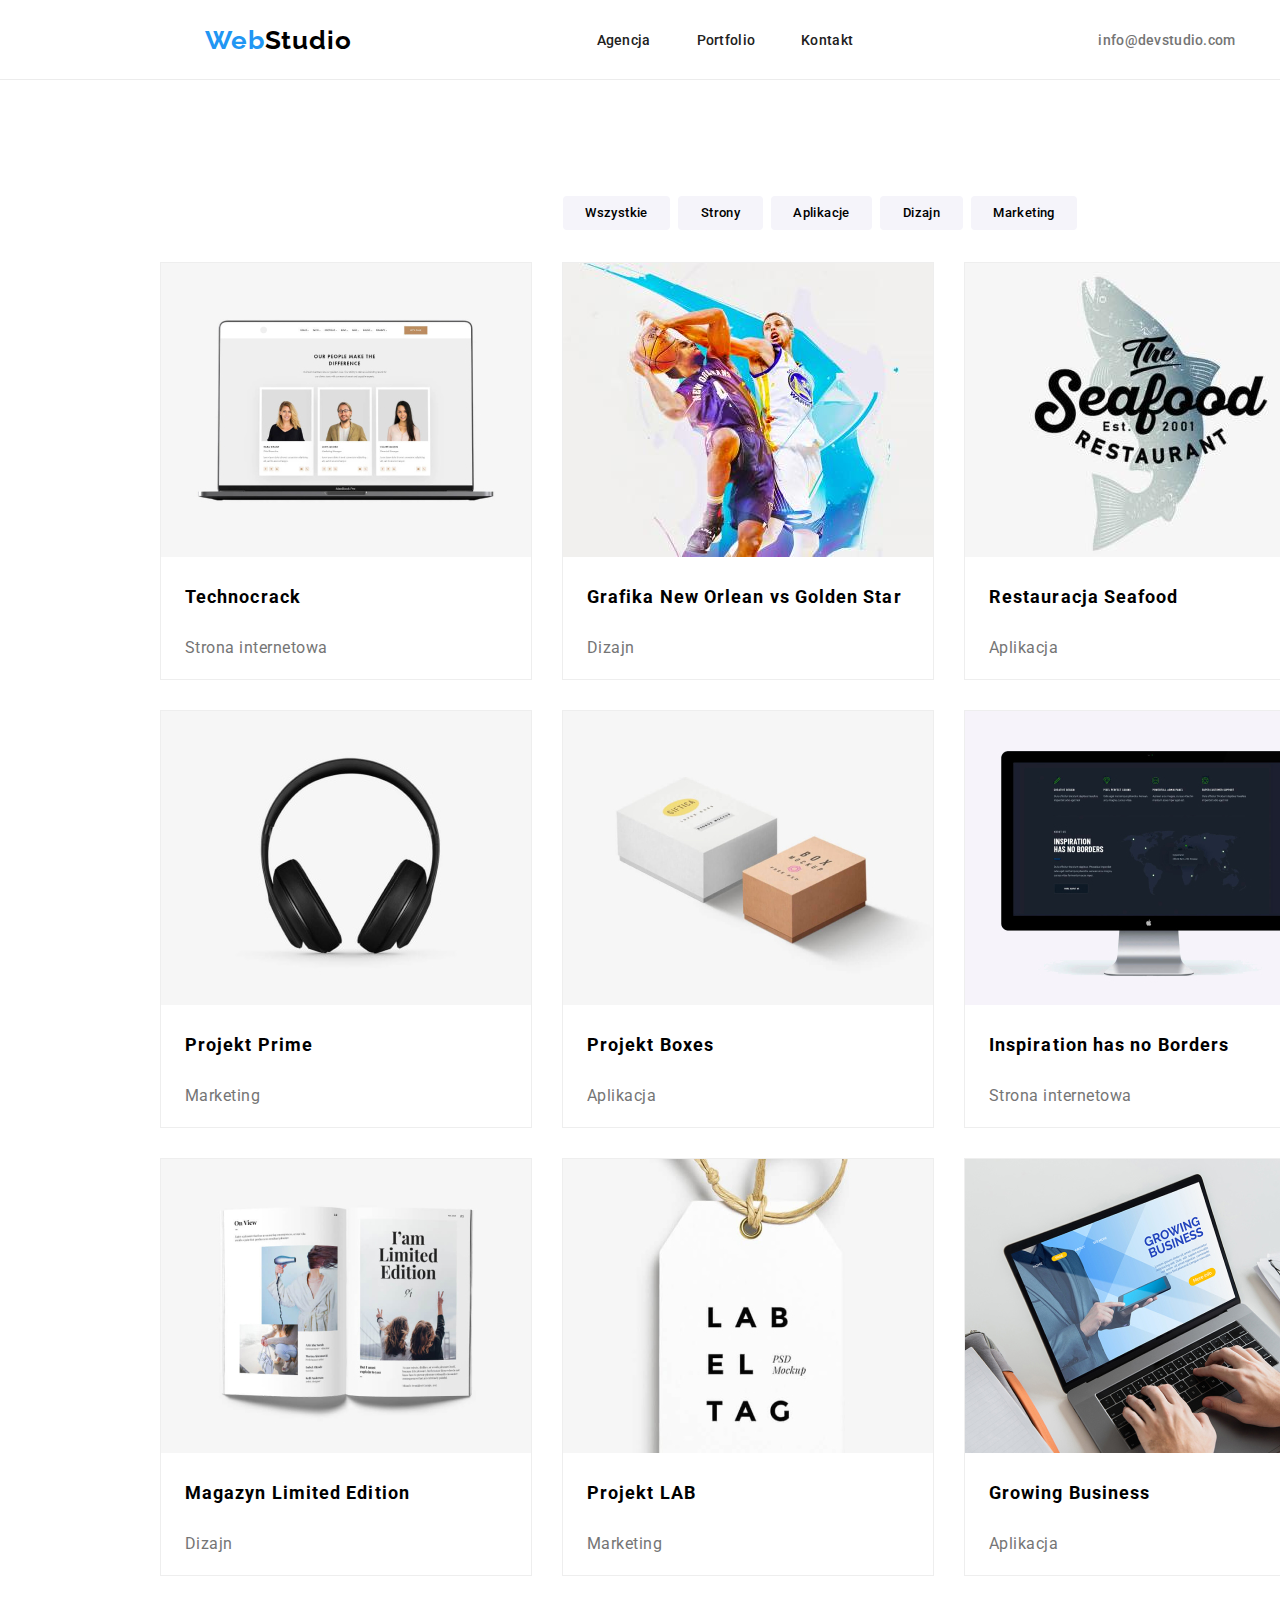
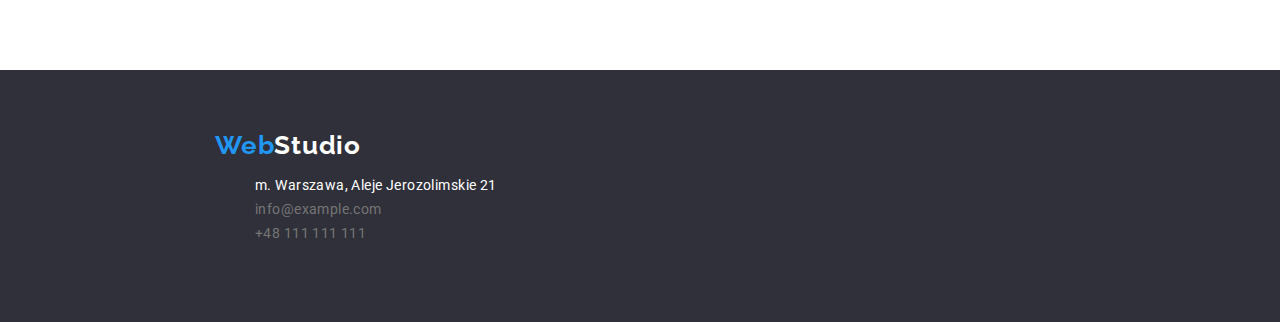
==== commit de422712: "ready 2 be marked" ====
--- a/portfolio.html
+++ b/portfolio.html
@@ -37,16 +37,16 @@
     <body>
          <div class="filters">
             <ul class="filters__list">
-                <li class="filters__item "><button class="filters__button button__text--secondary hover button--all"
+                <li class="filters__item "><button class="filters__button button__text--sec hover button--all"
                         type="button">Wszystkie</button></li>
-                <li class="filters__item "><button class="filters__button button__text--secondary hover button--pages"
+                <li class="filters__item "><button class="filters__button button__text--sec hover button--pages"
                         type="button">Strony</button></li>
-                <li class="filters__item "><button class="filters__button button__text--secondary hover button--apps"
+                <li class="filters__item "><button class="filters__button button__text--sec hover button--apps"
                         type="button">Aplikacje</button></li>
-                <li class="filters__item "><button class="filters__button button__text--secondary hover button--design"
+                <li class="filters__item "><button class="filters__button button__text--sec hover button--design"
                         type="button">Dizajn</button></li>
                 <li class="filters__item "><button
-                        class="filters__button button__text--secondary hover button--marketing"
+                        class="filters__button button__text--sec hover button--marketing"
                         type="button">Marketing</button></li>
             </ul>
         </div>
--- a/css/styles.css
+++ b/css/styles.css
@@ -98,7 +98,7 @@
   font-family: var(--ff-logo);
   font-size: 26px;
   font-weight: 700;
-  line-height: calc(30.52/26);
+  line-height: calc(30/26);
   letter-spacing: 0.03em;
   text-decoration: none;
 }
@@ -200,7 +200,6 @@
   gap: 30px;
   margin-bottom: 94px;
 }
-
 /* "nasz zespół" section */
 .team__title {
   text-align: center;
@@ -244,7 +243,7 @@
 }
 
 /* FOOTER */
-/* poprawić kursywę adresu! ALE JAK?? */
+/* poprawić marginesy i kursywę adresu */
 .footer {
   display: flex;
   flex-flow: column;
@@ -266,6 +265,7 @@
   font-size: 14px;
   line-height: 1.714;
   letter-spacing: 0.03em;
+  /* margin-left: 215px; */
 }
 .address__link {
   color: var(--font-color-sec);
@@ -274,4 +274,56 @@
   color: var(--font-color-white);
 }
 
-/* PORTFOLIO STYLES */+/* PORTFOLIO STYLES */
+.filters {
+  display: flex;
+  align-items: center;
+  justify-content: center;
+  margin-top: 100px;
+}
+.filters__list {
+  display: flex;
+  gap: 8px;
+}
+.filters__button {
+  padding: 6px 22.5px;
+  border: none;
+  border-radius: 4px;
+  background-color: var(--bgcolor-button-filter);
+  cursor:pointer;
+}
+.button__text--sec {
+  font-family: inherit;
+  font-weight: 500;
+  line-height: 1.625;
+  letter-spacing: 0.03em;
+}
+/* CARDS */
+.cards {
+  margin: 0 auto 94px auto;
+  width: 1360px;
+  margin-bottom: 94px;
+}
+.cards__list {
+  display: flex;
+  flex-flow: row wrap;
+  gap: 30px;
+}
+.card__item {
+  border: var(--border-porfolio-items);
+}
+.card__title {
+  font-size: 1.125rem;
+  font-weight: 700;
+  line-height: 2;
+  letter-spacing: 0.06em;
+}
+.card__caption {
+  color: var(--font-color-sec);
+  font-size: 1rem;
+  line-height: 1.875;
+  letter-spacing: 0.03em;
+}
+.card__title, .card__caption {
+  margin-left: 24px;
+}
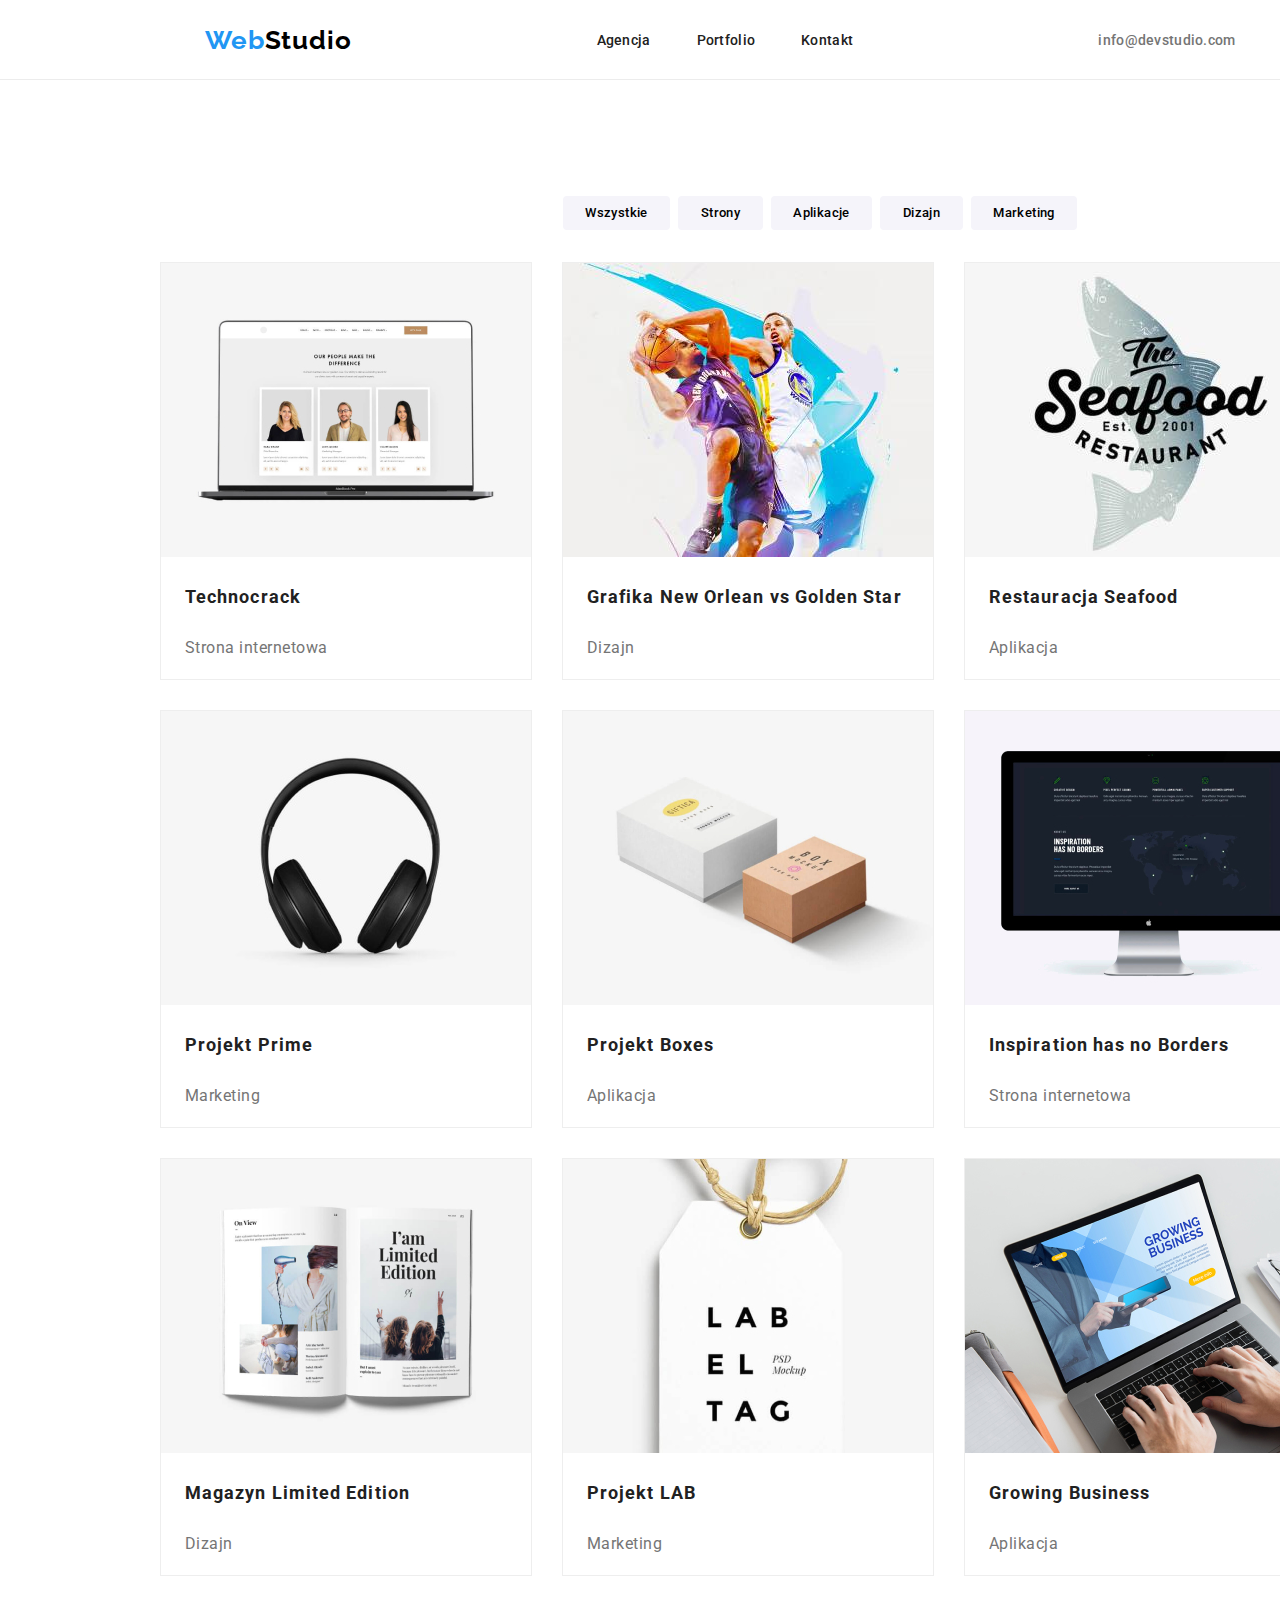
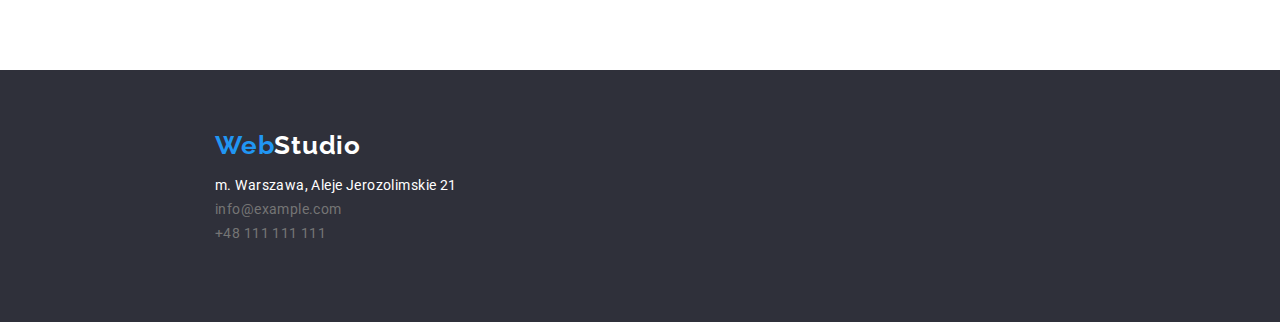
==== commit e275ef05: "HW2 ready 2B marked :)" ====
--- a/portfolio.html
+++ b/portfolio.html
@@ -32,9 +32,6 @@
                         111 111</a> </li>
             </ul>
         </header>
-        
-       
-    <body>
          <div class="filters">
             <ul class="filters__list">
                 <li class="filters__item "><button class="filters__button button__text--sec hover button--all"
@@ -105,7 +102,6 @@
                 </li>
             </ul>
         </section>
-    </body>
     <footer class="footer">
         <a class="logo" href="./index.html">
             <span class="logo__prim">Web</span><span class="logo__sec-footer">Studio</span>
@@ -126,5 +122,4 @@
         </address>
     </footer>
 </body>
-
 </html>--- a/css/styles.css
+++ b/css/styles.css
@@ -65,6 +65,7 @@
   font-family: var(--ff);
   font-size: var(--fs);
   background-color: var(--bgcolor);
+  color: var(--font-color-prim)
 }
 /* C1 rule broken */
 /* ul {
@@ -123,7 +124,7 @@
   font-weight: 500;
   line-height: calc(16/14);
   letter-spacing: 0.02em;
-  cursor: pointer;
+  /* cursor: pointer;  domyślnie w przeglądarce */
 }
 .nav__link {
   color: var(--font-color-prim);
@@ -265,6 +266,7 @@
   font-size: 14px;
   line-height: 1.714;
   letter-spacing: 0.03em;
+  padding-inline-start: 0px;
   /* margin-left: 215px; */
 }
 .address__link {
